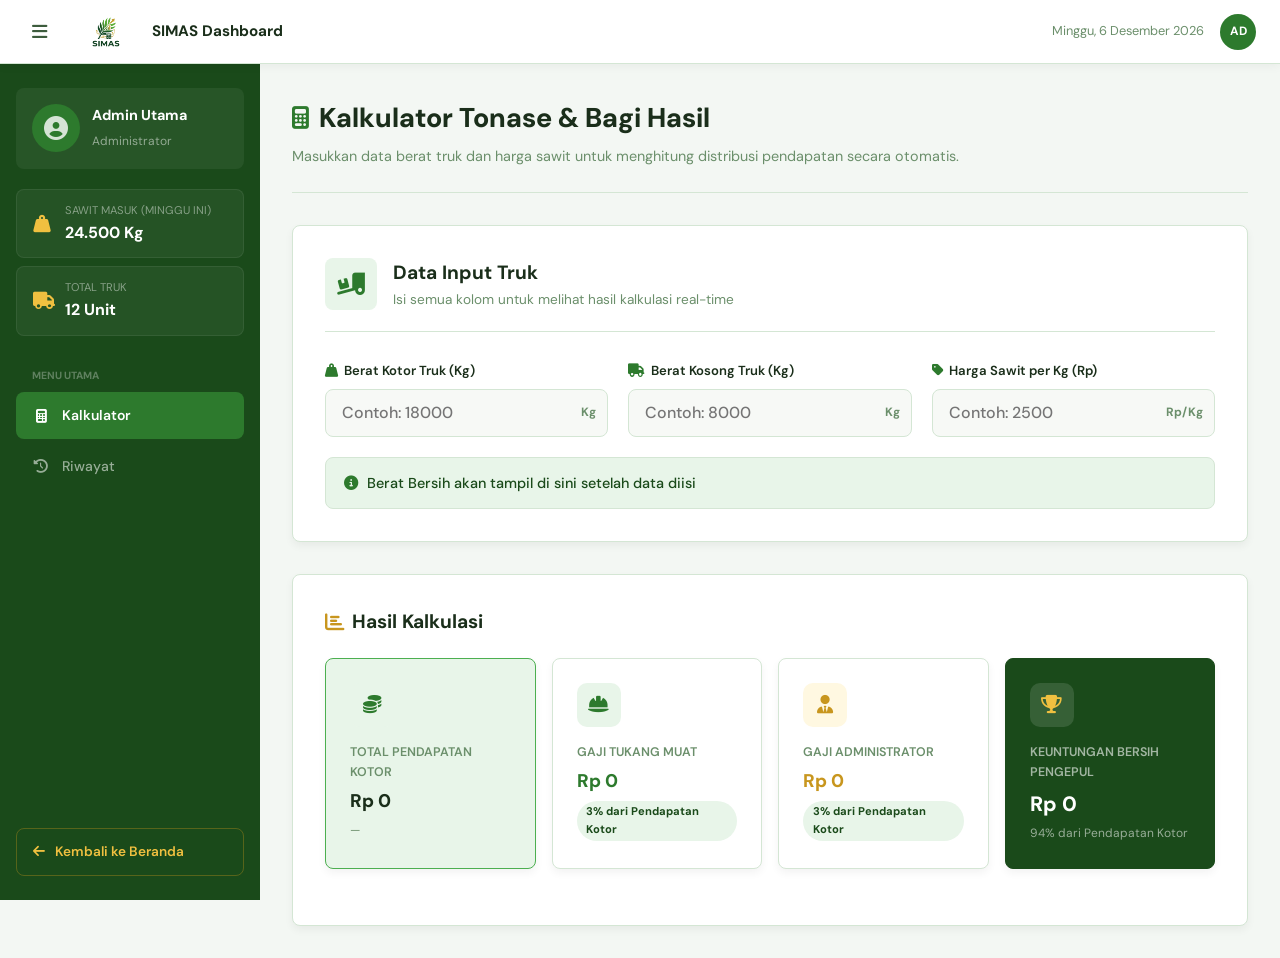
==== dashboard.html @ 5025deaa "first commit" ====
<!doctype html>
<html lang="id">
  <head>
    <meta charset="UTF-8" />
    <meta name="viewport" content="width=device-width, initial-scale=1.0" />
    <title>Dashboard Kalkulator – SIMAS</title>
    <link rel="stylesheet" href="dashboard.css" />
    <link
      rel="stylesheet"
      href="https://cdnjs.cloudflare.com/ajax/libs/font-awesome/6.5.0/css/all.min.css"
    />
    <link
      href="https://fonts.googleapis.com/css2?family=Playfair+Display:wght@700;800&family=DM+Sans:wght@300;400;500;600&display=swap"
      rel="stylesheet"
    />
  </head>
  <body class="dashboard-page">
    <!-- TOP BAR -->
    <header class="dash-topbar">
      <button class="sidebar-toggle" id="sidebarToggle">
        <i class="fas fa-bars"></i>
      </button>
      <div class="dash-topbar-brand">
        <img src="logo-simas.png" />
        <span>SIMAS Dashboard</span>
      </div>
      <div class="dash-topbar-right">
        <span class="dash-date" id="dashDate"></span>
        <div class="dash-avatar">AD</div>
      </div>
    </header>

    <div class="dash-wrapper">
      <!-- SIDEBAR -->
      <aside class="sidebar" id="sidebar">
        <div class="sidebar-profile">
          <div class="profile-avatar">
            <i class="fas fa-user-circle"></i>
          </div>
          <div class="profile-info">
            <strong>Admin Utama</strong>
            <small>Administrator</small>
          </div>
        </div>

        <div class="sidebar-stats">
          <div class="sstat">
            <i class="fas fa-weight-hanging"></i>
            <div>
              <small>Sawit Masuk (Minggu Ini)</small>
              <strong>24.500 Kg</strong>
            </div>
          </div>
          <div class="sstat">
            <i class="fas fa-truck"></i>
            <div>
              <small>Total Truk</small>
              <strong>12 Unit</strong>
            </div>
          </div>
        </div>

        <nav class="sidebar-nav">
          <p class="nav-section-label">Menu Utama</p>
          <a href="#" class="snav-item active">
            <i class="fas fa-calculator"></i> Kalkulator
          </a>
          <a href="#" class="snav-item">
            <i class="fas fa-history"></i> Riwayat
          </a>
          <!-- <a href="#" class="snav-item">
            <i class="fas fa-file-chart-line"></i> Laporan
          </a>
          <a href="#" class="snav-item">
            <i class="fas fa-cog"></i> Pengaturan
          </a> -->
        </nav>

        <a href="index.html" class="sidebar-back-btn">
          <i class="fas fa-arrow-left"></i> Kembali ke Beranda
        </a>
      </aside>

      <!-- MAIN CONTENT -->
      <main class="dash-main">
        <div class="dash-page-header">
          <div>
            <h1>
              <i class="fas fa-calculator"></i> Kalkulator Tonase & Bagi Hasil
            </h1>
            <p>
              Masukkan data berat truk dan harga sawit untuk menghitung
              distribusi pendapatan secara otomatis.
            </p>
          </div>
        </div>

        <!-- CALCULATOR FORM -->
        <section class="calc-section">
          <div class="calc-form-card">
            <div class="calc-form-header">
              <i class="fas fa-truck-loading"></i>
              <div>
                <h2>Data Input Truk</h2>
                <p>Isi semua kolom untuk melihat hasil kalkulasi real-time</p>
              </div>
            </div>
            <div class="calc-inputs">
              <div class="input-group-dash">
                <label for="beratKotor">
                  <i class="fas fa-weight-hanging"></i> Berat Kotor Truk (Kg)
                </label>
                <div class="input-wrap">
                  <input
                    type="number"
                    id="beratKotor"
                    placeholder="Contoh: 18000"
                    min="0"
                  />
                  <span class="input-unit">Kg</span>
                </div>
              </div>
              <div class="input-group-dash">
                <label for="beratKosong">
                  <i class="fas fa-truck"></i> Berat Kosong Truk (Kg)
                </label>
                <div class="input-wrap">
                  <input
                    type="number"
                    id="beratKosong"
                    placeholder="Contoh: 8000"
                    min="0"
                  />
                  <span class="input-unit">Kg</span>
                </div>
              </div>
              <div class="input-group-dash">
                <label for="hargaPerKg">
                  <i class="fas fa-tag"></i> Harga Sawit per Kg (Rp)
                </label>
                <div class="input-wrap">
                  <input
                    type="number"
                    id="hargaPerKg"
                    placeholder="Contoh: 2500"
                    min="0"
                  />
                  <span class="input-unit">Rp/Kg</span>
                </div>
              </div>
            </div>
            <div class="calc-berat-bersih" id="beratBersihDisplay">
              <i class="fas fa-info-circle"></i>
              <span>Berat Bersih akan tampil di sini setelah data diisi</span>
            </div>
          </div>
        </section>

        <!-- RESULTS -->
        <section class="results-section" id="resultsSection">
          <div class="container">
            <h2 class="results-title">
              <i class="fas fa-chart-bar"></i> Hasil Kalkulasi
            </h2>
            <div class="results-grid">
              <div class="result-card primary-card">
                <div class="result-icon"><i class="fas fa-coins"></i></div>
                <div class="result-body">
                  <span class="result-label">Total Pendapatan Kotor</span>
                  <span class="result-value" id="totalKotor">Rp 0</span>
                  <span class="result-sub" id="totalKotorSub">—</span>
                </div>
              </div>
              <div class="result-card">
                <div class="result-icon green">
                  <i class="fas fa-hard-hat"></i>
                </div>
                <div class="result-body">
                  <span class="result-label">Gaji Tukang Muat</span>
                  <span class="result-value green" id="gajiMuat">Rp 0</span>
                  <span class="result-badge">3% dari Pendapatan Kotor</span>
                </div>
              </div>
              <div class="result-card">
                <div class="result-icon gold">
                  <i class="fas fa-user-tie"></i>
                </div>
                <div class="result-body">
                  <span class="result-label">Gaji Administrator</span>
                  <span class="result-value gold" id="gajiAdmin">Rp 0</span>
                  <span class="result-badge">3% dari Pendapatan Kotor</span>
                </div>
              </div>
              <div class="result-card profit-card">
                <div class="result-icon dark">
                  <i class="fas fa-trophy"></i>
                </div>
                <div class="result-body">
                  <span class="result-label">Keuntungan Bersih Pengepul</span>
                  <span class="result-value big" id="keuntunganBersih"
                    >Rp 0</span
                  >
                  <span class="result-sub" id="keuntunganSub"
                    >94% dari Pendapatan Kotor</span
                  >
                </div>
              </div>
            </div>
          </div>

          <!-- Distribution Bar -->
          <!-- <div class="dist-visual" id="distVisual">
            <div class="dist-visual-label">Distribusi Pendapatan</div>
            <div class="dist-bar-visual">
              <div class="dvbar profit" id="dvProfit" style="width: 94%">
                <span>Pengepul 94%</span>
              </div>
              <div class="dvbar muat" id="dvMuat" style="width: 3%"></div>
              <div class="dvbar admin" id="dvAdmin" style="width: 3%"></div>
            </div>
            <div class="dist-legend">
              <span class="leg profit"
                ><i class="fas fa-circle"></i> Keuntungan Pengepul</span
              >
              <span class="leg muat"
                ><i class="fas fa-circle"></i> Tukang Muat (3%)</span
              >
              <span class="leg admin"
                ><i class="fas fa-circle"></i> Administrator (3%)</span
              >
            </div>
          </div> -->
        </section>
      </main>
    </div>

    <script src="script.js"></script>
  </body>
</html>
---- dashboard.css ----
/* =========================================================
   SIMAS – dashboard.css | Dasar & Responsif (Dashboard)
   ========================================================= */

/* === CSS VARIABLES === */
:root {
  --green-dark: #1a4a1a;
  --green-mid: #2d7a2d;
  --green-light: #4caf50;
  --green-pale: #e8f5e9;
  --gold: #c8961e;
  --gold-light: #f0c040;
  --gold-pale: #fff8e1;
  --white: #ffffff;
  --off-white: #f7f9f6;
  --text-dark: #1a2e1a;
  --text-mid: #3d5c3d;
  --text-light: #6b8f6b;
  --border: #d4e6d4;
  --shadow: 0 4px 8px rgba(0, 0, 0, 0.05);
  --radius: 8px;
  --transition: 0.3s ease;
  --font-body: "DM Sans", system-ui, sans-serif;
}

/* === RESET & BASE === */
*,
*::before,
*::after {
  box-sizing: border-box;
  margin: 0;
  padding: 0;
}
body {
  font-family: var(--font-body);
  color: var(--text-dark);
  background: #f3f7f3;
  line-height: 1.6;
}
input,
textarea,
select {
  font-family: inherit;
}
button {
  cursor: pointer;
  border: none;
  background: none;
  font-family: inherit;
}

/* === DASHBOARD GLOBAL === */
.dashboard-page {
  background: #f3f7f3;
}

.dash-topbar {
  position: fixed;
  top: 0;
  left: 0;
  right: 0;
  height: 64px;
  background: var(--white);
  border-bottom: 1px solid var(--border);
  display: flex;
  align-items: center;
  padding: 0 1.5rem;
  gap: 1rem;
  z-index: 1000;
  box-shadow: 0 2px 10px rgba(0, 0, 0, 0.05);
}
.sidebar-toggle {
  font-size: 1.1rem;
  color: var(--text-mid);
  padding: 0.5rem;
  border-radius: 8px;
  transition: var(--transition);
}
.sidebar-toggle:hover {
  background: var(--green-pale);
  color: var(--green-mid);
}
.dash-topbar-brand {
  display: flex;
  align-items: center;
  gap: 0.75rem;
  font-weight: 700;
  font-size: 0.95rem;
  color: var(--text-dark);
}
.dash-topbar-brand img {
  height: 38px;
  width: auto;
}
.dash-topbar-right {
  margin-left: auto;
  display: flex;
  align-items: center;
  gap: 1rem;
}
.dash-date {
  font-size: 0.8rem;
  color: var(--text-light);
}
.dash-avatar {
  width: 36px;
  height: 36px;
  border-radius: 50%;
  background: var(--green-mid);
  color: var(--white);
  font-weight: 700;
  font-size: 0.75rem;
  display: flex;
  align-items: center;
  justify-content: center;
}

.dash-wrapper {
  display: flex;
  min-height: 100vh;
  padding-top: 64px;
}

/* SIDEBAR */
.sidebar {
  width: 260px;
  min-height: calc(100vh - 64px);
  background: var(--green-dark);
  padding: 1.5rem 1rem;
  display: flex;
  flex-direction: column;
  position: fixed;
  top: 64px;
  left: 0;
  bottom: 0;
  overflow-y: auto;
  transition: transform var(--transition);
  z-index: 900;
}
.sidebar-profile {
  display: flex;
  align-items: center;
  gap: 0.75rem;
  padding: 1rem;
  background: rgba(255, 255, 255, 0.06);
  border-radius: var(--radius);
  margin-bottom: 1.25rem;
}
.profile-avatar {
  width: 48px;
  height: 48px;
  border-radius: 50%;
  background: var(--green-mid);
  display: flex;
  align-items: center;
  justify-content: center;
  font-size: 1.5rem;
  color: rgba(255, 255, 255, 0.8);
  flex-shrink: 0;
}
.profile-info strong {
  display: block;
  font-size: 0.9rem;
  font-weight: 700;
  color: var(--white);
}
.profile-info small {
  font-size: 0.75rem;
  color: rgba(255, 255, 255, 0.5);
}

.sidebar-stats {
  display: flex;
  flex-direction: column;
  gap: 0.5rem;
  margin-bottom: 1.5rem;
}
.sstat {
  display: flex;
  align-items: center;
  gap: 0.75rem;
  padding: 0.75rem 1rem;
  background: rgba(255, 255, 255, 0.05);
  border-radius: var(--radius);
  border: 1px solid rgba(255, 255, 255, 0.07);
}
.sstat i {
  color: var(--gold-light);
  font-size: 1.1rem;
  width: 20px;
}
.sstat small {
  display: block;
  font-size: 0.7rem;
  color: rgba(255, 255, 255, 0.45);
  text-transform: uppercase;
}
.sstat strong {
  font-size: 1rem;
  font-weight: 700;
  color: var(--white);
}

.nav-section-label {
  font-size: 0.65rem;
  font-weight: 700;
  text-transform: uppercase;
  color: rgba(255, 255, 255, 0.3);
  padding: 0.5rem 1rem 0.25rem;
}
.sidebar-nav {
  display: flex;
  flex-direction: column;
  gap: 0.25rem;
  margin-bottom: auto;
}
.snav-item {
  display: flex;
  align-items: center;
  gap: 0.75rem;
  padding: 0.75rem 1rem;
  border-radius: var(--radius);
  font-size: 0.875rem;
  font-weight: 500;
  color: rgba(255, 255, 255, 0.55);
  transition: var(--transition);
  text-decoration: none;
}
.snav-item:hover {
  background: rgba(255, 255, 255, 0.08);
  color: var(--white);
}
.snav-item.active {
  background: var(--green-mid);
  color: var(--white);
  font-weight: 600;
}
.snav-item i {
  width: 18px;
  text-align: center;
}

.sidebar-back-btn {
  display: flex;
  align-items: center;
  gap: 0.6rem;
  padding: 0.75rem 1rem;
  margin-top: 1.5rem;
  border-radius: var(--radius);
  font-size: 0.85rem;
  font-weight: 600;
  color: var(--gold-light);
  border: 1px solid rgba(200, 150, 30, 0.35);
  transition: var(--transition);
  text-decoration: none;
}
.sidebar-back-btn:hover {
  background: rgba(200, 150, 30, 0.12);
}

/* DASHBOARD MAIN */
.dash-main {
  margin-left: 260px;
  padding: 2rem;
  flex: 1;
  min-width: 0;
}
.dash-page-header {
  margin-bottom: 2rem;
  padding-bottom: 1.5rem;
  border-bottom: 1px solid var(--border);
}
.dash-page-header h1 {
  font-size: 1.7rem;
  font-weight: 800;
  color: var(--text-dark);
  display: flex;
  align-items: center;
  gap: 0.6rem;
  margin-bottom: 0.35rem;
}
.dash-page-header h1 i {
  color: var(--green-mid);
  font-size: 1.4rem;
}
.dash-page-header p {
  color: var(--text-light);
  font-size: 0.9rem;
}

/* CALC FORM CARD */
.calc-section {
  margin-bottom: 2rem;
}
.calc-form-card {
  background: var(--white);
  border: 1px solid var(--border);
  border-radius: var(--radius);
  padding: 2rem;
  box-shadow: var(--shadow);
}
.calc-form-header {
  display: flex;
  align-items: center;
  gap: 1rem;
  margin-bottom: 1.75rem;
  padding-bottom: 1.25rem;
  border-bottom: 1px solid var(--border);
}
.calc-form-header i {
  width: 52px;
  height: 52px;
  border-radius: var(--radius);
  background: var(--green-pale);
  color: var(--green-mid);
  font-size: 1.4rem;
  display: flex;
  align-items: center;
  justify-content: center;
}
.calc-form-header h2 {
  font-size: 1.2rem;
  font-weight: 700;
  color: var(--text-dark);
}
.calc-form-header p {
  font-size: 0.85rem;
  color: var(--text-light);
}
.calc-inputs {
  display: grid;
  grid-template-columns: repeat(3, 1fr);
  gap: 1.25rem;
  margin-bottom: 1.25rem;
}
.input-group-dash label {
  display: flex;
  align-items: center;
  gap: 0.4rem;
  font-size: 0.82rem;
  font-weight: 600;
  color: var(--text-dark);
  margin-bottom: 0.5rem;
}
.input-group-dash label i {
  color: var(--green-mid);
}
.input-wrap {
  position: relative;
}
.input-wrap input {
  width: 100%;
  padding: 0.8rem 1rem;
  padding-right: 3rem;
  border: 1.5px solid var(--border);
  border-radius: var(--radius);
  font-size: 1rem;
  font-weight: 500;
  color: var(--text-dark);
  background: var(--off-white);
  outline: none;
}
.input-wrap input:focus {
  border-color: var(--green-mid);
  background: var(--white);
}
.input-unit {
  position: absolute;
  right: 0.75rem;
  top: 50%;
  transform: translateY(-50%);
  font-size: 0.75rem;
  font-weight: 700;
  color: var(--text-light);
  pointer-events: none;
}

.calc-berat-bersih {
  display: flex;
  align-items: center;
  gap: 0.6rem;
  padding: 0.85rem 1.1rem;
  background: var(--green-pale);
  border: 1px solid var(--border);
  border-radius: var(--radius);
  font-size: 0.9rem;
  color: var(--green-dark);
  font-weight: 500;
}
.calc-berat-bersih i {
  color: var(--green-mid);
}

/* RESULTS */
.results-title {
  font-size: 1.2rem;
  font-weight: 700;
  color: var(--text-dark);
  display: flex;
  align-items: center;
  gap: 0.5rem;
  margin-bottom: 1.25rem;
}
.results-title i {
  color: var(--gold);
}
.results-grid {
  display: grid;
  grid-template-columns: repeat(4, 1fr);
  gap: 1rem;
  margin-bottom: 1.5rem;
}
.result-card {
  background: var(--white);
  border: 1px solid var(--border);
  border-radius: var(--radius);
  padding: 1.5rem;
  display: flex;
  flex-direction: column;
  gap: 1rem;
  box-shadow: var(--shadow);
}
.result-card.primary-card {
  background: var(--green-pale);
  border-color: var(--green-light);
}
.result-card.profit-card {
  background: var(--green-dark);
  border-color: var(--green-dark);
}
.result-icon {
  width: 44px;
  height: 44px;
  border-radius: 10px;
  background: var(--green-pale);
  color: var(--green-mid);
  font-size: 1.15rem;
  display: flex;
  align-items: center;
  justify-content: center;
}
.result-icon.green {
  background: var(--green-pale);
  color: var(--green-mid);
}
.result-icon.gold {
  background: var(--gold-pale);
  color: var(--gold);
}
.result-icon.dark {
  background: rgba(255, 255, 255, 0.12);
  color: var(--gold-light);
}

.result-body {
  display: flex;
  flex-direction: column;
  gap: 0.25rem;
}
.result-label {
  font-size: 0.78rem;
  font-weight: 600;
  color: var(--text-light);
  text-transform: uppercase;
}
.result-card.profit-card .result-label {
  color: rgba(255, 255, 255, 0.6);
}
.result-value {
  font-size: 1.15rem;
  font-weight: 800;
  color: var(--text-dark);
}
.result-value.green {
  color: var(--green-mid);
}
.result-value.gold {
  color: var(--gold);
}
.result-value.big {
  font-size: 1.3rem;
  color: var(--white);
}
.result-sub {
  font-size: 0.75rem;
  color: var(--text-light);
}
.result-card.profit-card .result-sub {
  color: rgba(255, 255, 255, 0.55);
}
.result-badge {
  display: inline-block;
  font-size: 0.7rem;
  background: var(--green-pale);
  color: var(--green-dark);
  border-radius: 100px;
  padding: 0.15rem 0.6rem;
  font-weight: 700;
  width: fit-content;
}

.container {
  background: var(--white);
  border: 1px solid var(--border);
  border-radius: var(--radius);
  padding: 2rem;
  box-shadow: var(--shadow);
}

/* DISTRIBUTION VISUAL */
/* .dist-visual {
  background: var(--white);
  border: 1px solid var(--border);
  border-radius: var(--radius);
  padding: 1.5rem 2rem;
  box-shadow: var(--shadow);
}
.dist-visual-label {
  font-size: 0.8rem;
  font-weight: 700;
  text-transform: uppercase;
  color: var(--text-light);
  margin-bottom: 1rem;
}
.dist-bar-visual {
  display: flex;
  height: 28px;
  border-radius: 100px;
  overflow: hidden;
  margin-bottom: 0.75rem;
  background: var(--border);
}
.dvbar {
  display: flex;
  align-items: center;
  justify-content: flex-start;
  padding: 0 0.75rem;
  overflow: hidden;
}
.dvbar span {
  font-size: 0.7rem;
  font-weight: 700;
  color: white;
  white-space: nowrap;
}
.dvbar.profit {
  background: var(--green-dark);
}
.dvbar.muat {
  background: var(--green-mid);
}
.dvbar.admin {
  background: var(--gold);
}
.dist-legend {
  display: flex;
  gap: 1.5rem;
  flex-wrap: wrap;
}
.leg {
  display: flex;
  align-items: center;
  gap: 0.4rem;
  font-size: 0.8rem;
  color: var(--text-mid);
}
.leg.profit i {
  color: var(--green-dark);
}
.leg.muat i {
  color: var(--green-mid);
}
.leg.admin i {
  color: var(--gold);
} */

/* === RESPONSIVE MEDIA QUERIES === */
@media (max-width: 1100px) {
  .results-grid {
    grid-template-columns: repeat(2, 1fr);
  }
}

@media (max-width: 900px) {
  .sidebar {
    transform: translateX(-100%);
  }
  .sidebar.open {
    transform: translateX(0);
  }
  .dash-main {
    margin-left: 0;
  }
  .calc-inputs {
    grid-template-columns: 1fr;
  }
}

@media (max-width: 640px) {
  .results-grid {
    grid-template-columns: 1fr;
  }
}
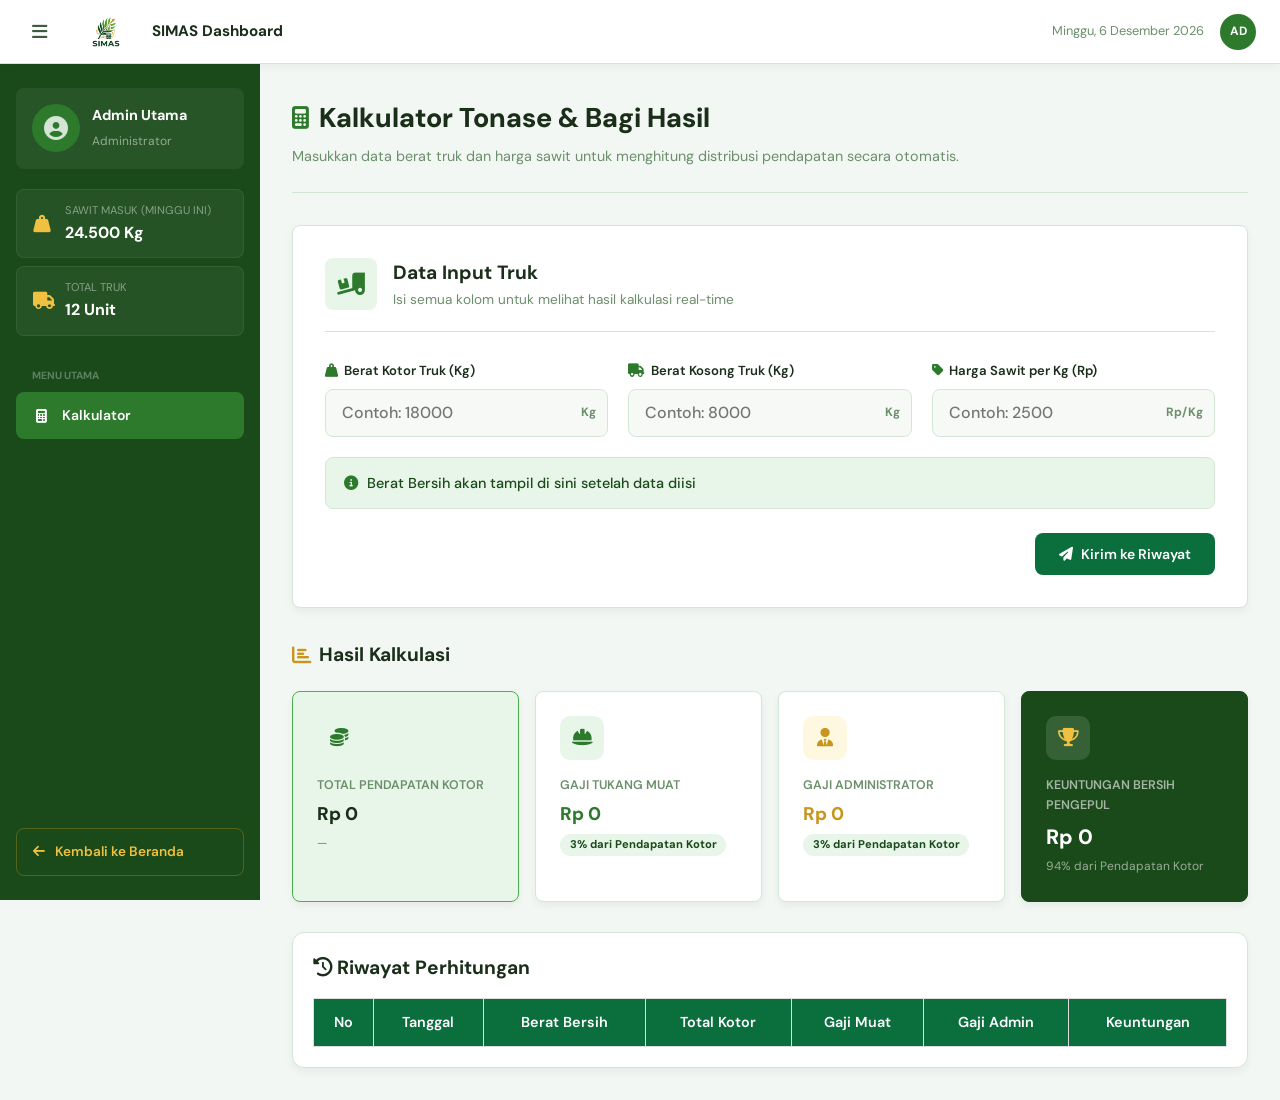
==== commit 569af50e: "nambahin riwayat" ====
--- a/dashboard.html
+++ b/dashboard.html
@@ -15,13 +15,12 @@
     />
   </head>
   <body class="dashboard-page">
-    <!-- TOP BAR -->
     <header class="dash-topbar">
       <button class="sidebar-toggle" id="sidebarToggle">
         <i class="fas fa-bars"></i>
       </button>
       <div class="dash-topbar-brand">
-        <img src="logo-simas.png" />
+        <img src="logo-simas.png" alt="Logo SIMAS" />
         <span>SIMAS Dashboard</span>
       </div>
       <div class="dash-topbar-right">
@@ -31,7 +30,6 @@
     </header>
 
     <div class="dash-wrapper">
-      <!-- SIDEBAR -->
       <aside class="sidebar" id="sidebar">
         <div class="sidebar-profile">
           <div class="profile-avatar">
@@ -65,14 +63,8 @@
           <a href="#" class="snav-item active">
             <i class="fas fa-calculator"></i> Kalkulator
           </a>
-          <a href="#" class="snav-item">
+          <!-- <a href="#" class="snav-item">
             <i class="fas fa-history"></i> Riwayat
-          </a>
-          <!-- <a href="#" class="snav-item">
-            <i class="fas fa-file-chart-line"></i> Laporan
-          </a>
-          <a href="#" class="snav-item">
-            <i class="fas fa-cog"></i> Pengaturan
           </a> -->
         </nav>
 
@@ -81,7 +73,6 @@
         </a>
       </aside>
 
-      <!-- MAIN CONTENT -->
       <main class="dash-main">
         <div class="dash-page-header">
           <div>
@@ -95,7 +86,6 @@
           </div>
         </div>
 
-        <!-- CALCULATOR FORM -->
         <section class="calc-section">
           <div class="calc-form-card">
             <div class="calc-form-header">
@@ -105,6 +95,7 @@
                 <p>Isi semua kolom untuk melihat hasil kalkulasi real-time</p>
               </div>
             </div>
+
             <div class="calc-inputs">
               <div class="input-group-dash">
                 <label for="beratKotor">
@@ -149,87 +140,83 @@
                 </div>
               </div>
             </div>
+
             <div class="calc-berat-bersih" id="beratBersihDisplay">
               <i class="fas fa-info-circle"></i>
               <span>Berat Bersih akan tampil di sini setelah data diisi</span>
             </div>
+
+            <div class="calc-btn-area">
+              <button id="btnKirim" class="btn-kirim">
+                <i class="fas fa-paper-plane"></i> Kirim ke Riwayat
+              </button>
+            </div>
           </div>
         </section>
 
-        <!-- RESULTS -->
         <section class="results-section" id="resultsSection">
-          <div class="container">
-            <h2 class="results-title">
-              <i class="fas fa-chart-bar"></i> Hasil Kalkulasi
-            </h2>
-            <div class="results-grid">
-              <div class="result-card primary-card">
-                <div class="result-icon"><i class="fas fa-coins"></i></div>
-                <div class="result-body">
-                  <span class="result-label">Total Pendapatan Kotor</span>
-                  <span class="result-value" id="totalKotor">Rp 0</span>
-                  <span class="result-sub" id="totalKotorSub">—</span>
-                </div>
-              </div>
-              <div class="result-card">
-                <div class="result-icon green">
-                  <i class="fas fa-hard-hat"></i>
-                </div>
-                <div class="result-body">
-                  <span class="result-label">Gaji Tukang Muat</span>
-                  <span class="result-value green" id="gajiMuat">Rp 0</span>
-                  <span class="result-badge">3% dari Pendapatan Kotor</span>
-                </div>
-              </div>
-              <div class="result-card">
-                <div class="result-icon gold">
-                  <i class="fas fa-user-tie"></i>
-                </div>
-                <div class="result-body">
-                  <span class="result-label">Gaji Administrator</span>
-                  <span class="result-value gold" id="gajiAdmin">Rp 0</span>
-                  <span class="result-badge">3% dari Pendapatan Kotor</span>
-                </div>
-              </div>
-              <div class="result-card profit-card">
-                <div class="result-icon dark">
-                  <i class="fas fa-trophy"></i>
-                </div>
-                <div class="result-body">
-                  <span class="result-label">Keuntungan Bersih Pengepul</span>
-                  <span class="result-value big" id="keuntunganBersih"
-                    >Rp 0</span
-                  >
-                  <span class="result-sub" id="keuntunganSub"
-                    >94% dari Pendapatan Kotor</span
-                  >
-                </div>
-              </div>
-            </div>
-          </div>
-
-          <!-- Distribution Bar -->
-          <!-- <div class="dist-visual" id="distVisual">
-            <div class="dist-visual-label">Distribusi Pendapatan</div>
-            <div class="dist-bar-visual">
-              <div class="dvbar profit" id="dvProfit" style="width: 94%">
-                <span>Pengepul 94%</span>
-              </div>
-              <div class="dvbar muat" id="dvMuat" style="width: 3%"></div>
-              <div class="dvbar admin" id="dvAdmin" style="width: 3%"></div>
-            </div>
-            <div class="dist-legend">
-              <span class="leg profit"
-                ><i class="fas fa-circle"></i> Keuntungan Pengepul</span
-              >
-              <span class="leg muat"
-                ><i class="fas fa-circle"></i> Tukang Muat (3%)</span
-              >
-              <span class="leg admin"
-                ><i class="fas fa-circle"></i> Administrator (3%)</span
-              >
-            </div>
-          </div> -->
+          <h2 class="results-title">
+            <i class="fas fa-chart-bar"></i> Hasil Kalkulasi
+          </h2>
+          <div class="results-grid">
+            <div class="result-card primary-card">
+              <div class="result-icon"><i class="fas fa-coins"></i></div>
+              <div class="result-body">
+                <span class="result-label">Total Pendapatan Kotor</span>
+                <span class="result-value" id="totalKotor">Rp 0</span>
+                <span class="result-sub" id="totalKotorSub">—</span>
+              </div>
+            </div>
+            <div class="result-card">
+              <div class="result-icon green">
+                <i class="fas fa-hard-hat"></i>
+              </div>
+              <div class="result-body">
+                <span class="result-label">Gaji Tukang Muat</span>
+                <span class="result-value green" id="gajiMuat">Rp 0</span>
+                <span class="result-badge">3% dari Pendapatan Kotor</span>
+              </div>
+            </div>
+            <div class="result-card">
+              <div class="result-icon gold">
+                <i class="fas fa-user-tie"></i>
+              </div>
+              <div class="result-body">
+                <span class="result-label">Gaji Administrator</span>
+                <span class="result-value gold" id="gajiAdmin">Rp 0</span>
+                <span class="result-badge">3% dari Pendapatan Kotor</span>
+              </div>
+            </div>
+            <div class="result-card profit-card">
+              <div class="result-icon dark"><i class="fas fa-trophy"></i></div>
+              <div class="result-body">
+                <span class="result-label">Keuntungan Bersih Pengepul</span>
+                <span class="result-value big" id="keuntunganBersih">Rp 0</span>
+                <span class="result-sub" id="keuntunganSub"
+                  >94% dari Pendapatan Kotor</span
+                >
+              </div>
+            </div>
+          </div>
+
+          <section class="history-section">
+            <h2><i class="fas fa-history"></i> Riwayat Perhitungan</h2>
+
+            <table class="history-table">
+              <thead>
+                <tr>
+                  <th>No</th>
+                  <th>Tanggal</th>
+                  <th>Berat Bersih</th>
+                  <th>Total Kotor</th>
+                  <th>Gaji Muat</th>
+                  <th>Gaji Admin</th>
+                  <th>Keuntungan</th>
+                </tr>
+              </thead>
+              <tbody id="historyBody"></tbody>
+            </table>
+          </section>
         </section>
       </main>
     </div>
--- a/dashboard.css
+++ b/dashboard.css
@@ -499,81 +499,6 @@
   width: fit-content;
 }
 
-.container {
-  background: var(--white);
-  border: 1px solid var(--border);
-  border-radius: var(--radius);
-  padding: 2rem;
-  box-shadow: var(--shadow);
-}
-
-/* DISTRIBUTION VISUAL */
-/* .dist-visual {
-  background: var(--white);
-  border: 1px solid var(--border);
-  border-radius: var(--radius);
-  padding: 1.5rem 2rem;
-  box-shadow: var(--shadow);
-}
-.dist-visual-label {
-  font-size: 0.8rem;
-  font-weight: 700;
-  text-transform: uppercase;
-  color: var(--text-light);
-  margin-bottom: 1rem;
-}
-.dist-bar-visual {
-  display: flex;
-  height: 28px;
-  border-radius: 100px;
-  overflow: hidden;
-  margin-bottom: 0.75rem;
-  background: var(--border);
-}
-.dvbar {
-  display: flex;
-  align-items: center;
-  justify-content: flex-start;
-  padding: 0 0.75rem;
-  overflow: hidden;
-}
-.dvbar span {
-  font-size: 0.7rem;
-  font-weight: 700;
-  color: white;
-  white-space: nowrap;
-}
-.dvbar.profit {
-  background: var(--green-dark);
-}
-.dvbar.muat {
-  background: var(--green-mid);
-}
-.dvbar.admin {
-  background: var(--gold);
-}
-.dist-legend {
-  display: flex;
-  gap: 1.5rem;
-  flex-wrap: wrap;
-}
-.leg {
-  display: flex;
-  align-items: center;
-  gap: 0.4rem;
-  font-size: 0.8rem;
-  color: var(--text-mid);
-}
-.leg.profit i {
-  color: var(--green-dark);
-}
-.leg.muat i {
-  color: var(--green-mid);
-}
-.leg.admin i {
-  color: var(--gold);
-} */
-
 /* === RESPONSIVE MEDIA QUERIES === */
 @media (max-width: 1100px) {
   .results-grid {
@@ -601,3 +526,65 @@
     grid-template-columns: 1fr;
   }
 }
+
+/* === BUTTON & HISTORY STYLE === */
+.calc-btn-area {
+  margin-top: 1.5rem;
+  display: flex;
+  justify-content: flex-end; /* Rata Kanan */
+}
+
+.btn-kirim {
+  background: #0b6e3d;
+  color: white;
+  border: none;
+  padding: 12px 24px;
+  border-radius: 8px;
+  cursor: pointer;
+  font-size: 14px;
+  font-weight: 600;
+  display: flex;
+  align-items: center;
+  gap: 0.5rem;
+  transition: var(--transition);
+}
+
+.btn-kirim:hover {
+  background: #095a31;
+}
+
+.history-section {
+  margin-top: 30px;
+  background: white;
+  padding: 20px;
+  border-radius: 12px;
+  box-shadow: var(--shadow);
+  border: 1px solid var(--border);
+}
+
+.history-section h2 {
+  font-size: 1.2rem;
+  font-weight: 700;
+  color: var(--text-dark);
+  margin-bottom: 10px;
+}
+
+.history-table {
+  width: 100%;
+  border-collapse: collapse;
+  margin-top: 15px;
+}
+
+.history-table th,
+.history-table td {
+  border: 1px solid #ddd;
+  padding: 12px 10px;
+  text-align: center;
+  font-size: 0.9rem;
+}
+
+.history-table th {
+  background: #0b6e3d;
+  color: white;
+  font-weight: 600;
+}
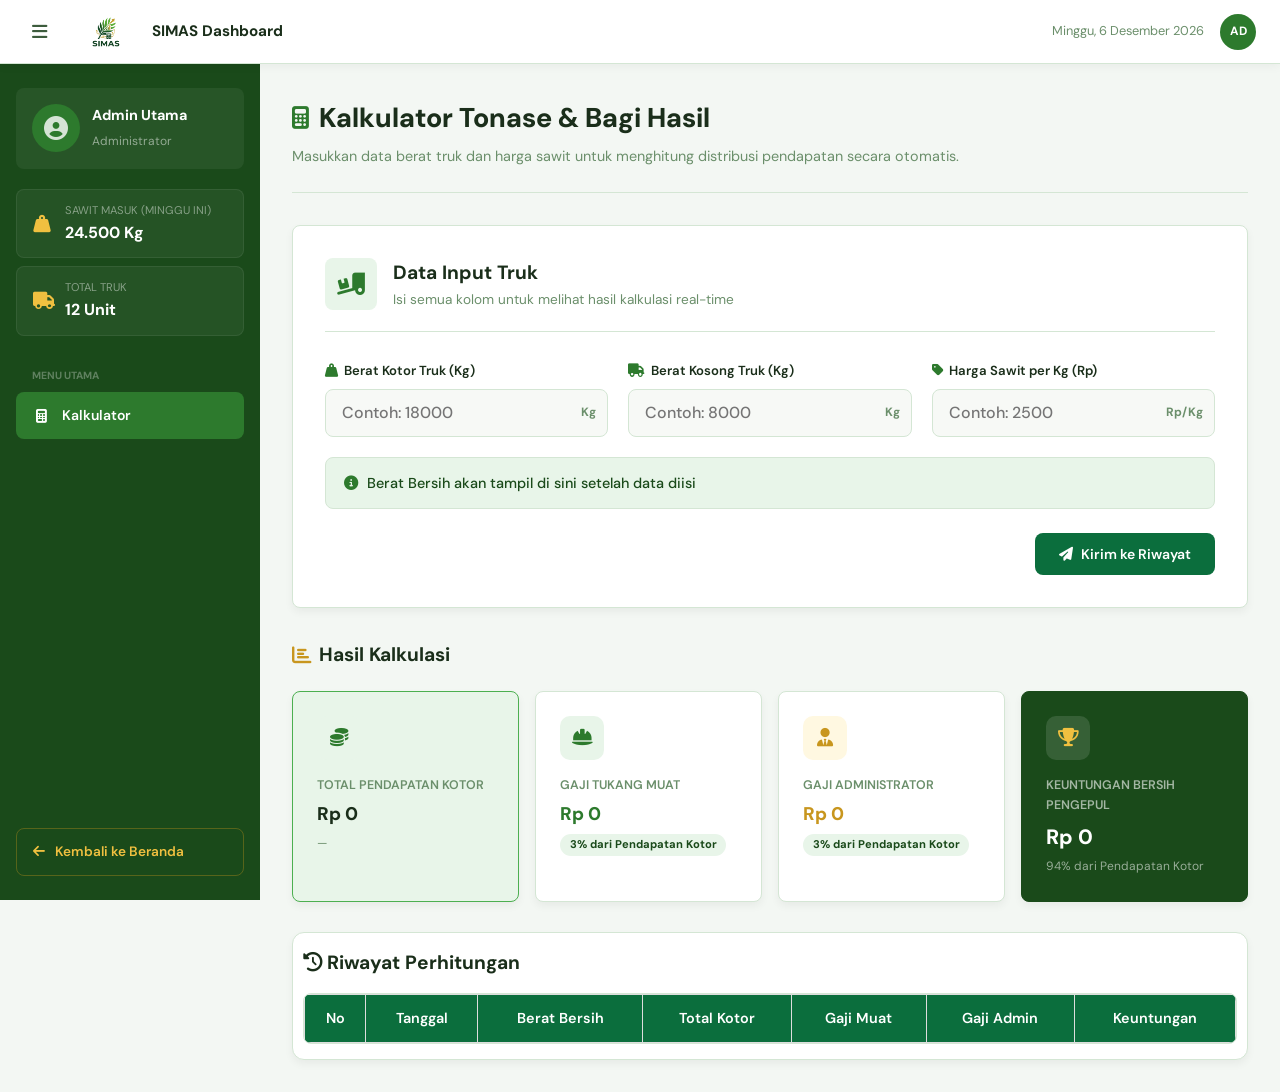
==== commit 31fc6ed7: "nah ini beneran final" ====
--- a/dashboard.html
+++ b/dashboard.html
@@ -63,9 +63,6 @@
           <a href="#" class="snav-item active">
             <i class="fas fa-calculator"></i> Kalkulator
           </a>
-          <!-- <a href="#" class="snav-item">
-            <i class="fas fa-history"></i> Riwayat
-          </a> -->
         </nav>
 
         <a href="index.html" class="sidebar-back-btn">
@@ -199,23 +196,29 @@
             </div>
           </div>
 
+          <!-- Sebelum: langsung <table ...> -->
+          <!-- Sesudah: Bungkus dengan div table-responsive -->
           <section class="history-section">
             <h2><i class="fas fa-history"></i> Riwayat Perhitungan</h2>
 
-            <table class="history-table">
-              <thead>
-                <tr>
-                  <th>No</th>
-                  <th>Tanggal</th>
-                  <th>Berat Bersih</th>
-                  <th>Total Kotor</th>
-                  <th>Gaji Muat</th>
-                  <th>Gaji Admin</th>
-                  <th>Keuntungan</th>
-                </tr>
-              </thead>
-              <tbody id="historyBody"></tbody>
-            </table>
+            <!-- BUNGKUS DI SINI -->
+            <div class="table-responsive">
+              <table class="history-table">
+                <thead>
+                  <tr>
+                    <th>No</th>
+                    <th>Tanggal</th>
+                    <th>Berat Bersih</th>
+                    <th>Total Kotor</th>
+                    <th>Gaji Muat</th>
+                    <th>Gaji Admin</th>
+                    <th>Keuntungan</th>
+                  </tr>
+                </thead>
+                <tbody id="historyBody"></tbody>
+              </table>
+            </div>
+            <!-- BATAS BUNGKUS -->
           </section>
         </section>
       </main>
--- a/dashboard.css
+++ b/dashboard.css
@@ -1,7 +1,3 @@
-/* =========================================================
-   SIMAS – dashboard.css | Dasar & Responsif (Dashboard)
-   ========================================================= */
-
 /* === CSS VARIABLES === */
 :root {
   --green-dark: #1a4a1a;
@@ -391,6 +387,32 @@
   color: var(--green-mid);
 }
 
+/* === BUTTON & HISTORY STYLE === */
+.calc-btn-area {
+  margin-top: 1.5rem;
+  display: flex;
+  justify-content: flex-end; /* Rata Kanan */
+}
+
+.btn-kirim {
+  background: #0b6e3d;
+  color: white;
+  border: none;
+  padding: 12px 24px;
+  border-radius: 8px;
+  cursor: pointer;
+  font-size: 14px;
+  font-weight: 600;
+  display: flex;
+  align-items: center;
+  gap: 0.5rem;
+  transition: var(--transition);
+}
+
+.btn-kirim:hover {
+  background: #095a31;
+}
+
 /* RESULTS */
 .results-title {
   font-size: 1.2rem;
@@ -527,41 +549,24 @@
   }
 }
 
-/* === BUTTON & HISTORY STYLE === */
-.calc-btn-area {
-  margin-top: 1.5rem;
-  display: flex;
-  justify-content: flex-end; /* Rata Kanan */
-}
-
-.btn-kirim {
-  background: #0b6e3d;
-  color: white;
-  border: none;
-  padding: 12px 24px;
-  border-radius: 8px;
-  cursor: pointer;
-  font-size: 14px;
-  font-weight: 600;
-  display: flex;
-  align-items: center;
-  gap: 0.5rem;
-  transition: var(--transition);
-}
-
-.btn-kirim:hover {
-  background: #095a31;
-}
-
 .history-section {
   margin-top: 30px;
   background: white;
-  padding: 20px;
+  padding: 15px 10px;
   border-radius: 12px;
   box-shadow: var(--shadow);
   border: 1px solid var(--border);
 }
 
+.table-responsive {
+  width: 100%;
+  overflow-x: auto; /* Memunculkan scrollbar horizontal jika tabel melimpah */
+  -webkit-overflow-scrolling: touch; /* Memastikan scroll terasa mulus di iOS/iPhone */
+  margin-top: 15px;
+  border-radius: 8px;
+  border: 1px solid var(--border); /* Memberi bingkai rapi di sekeliling area scroll */
+}
+
 .history-section h2 {
   font-size: 1.2rem;
   font-weight: 700;
@@ -572,7 +577,8 @@
 .history-table {
   width: 100%;
   border-collapse: collapse;
-  margin-top: 15px;
+  margin-top: 0px;
+  min-width: 850px;
 }
 
 .history-table th,
